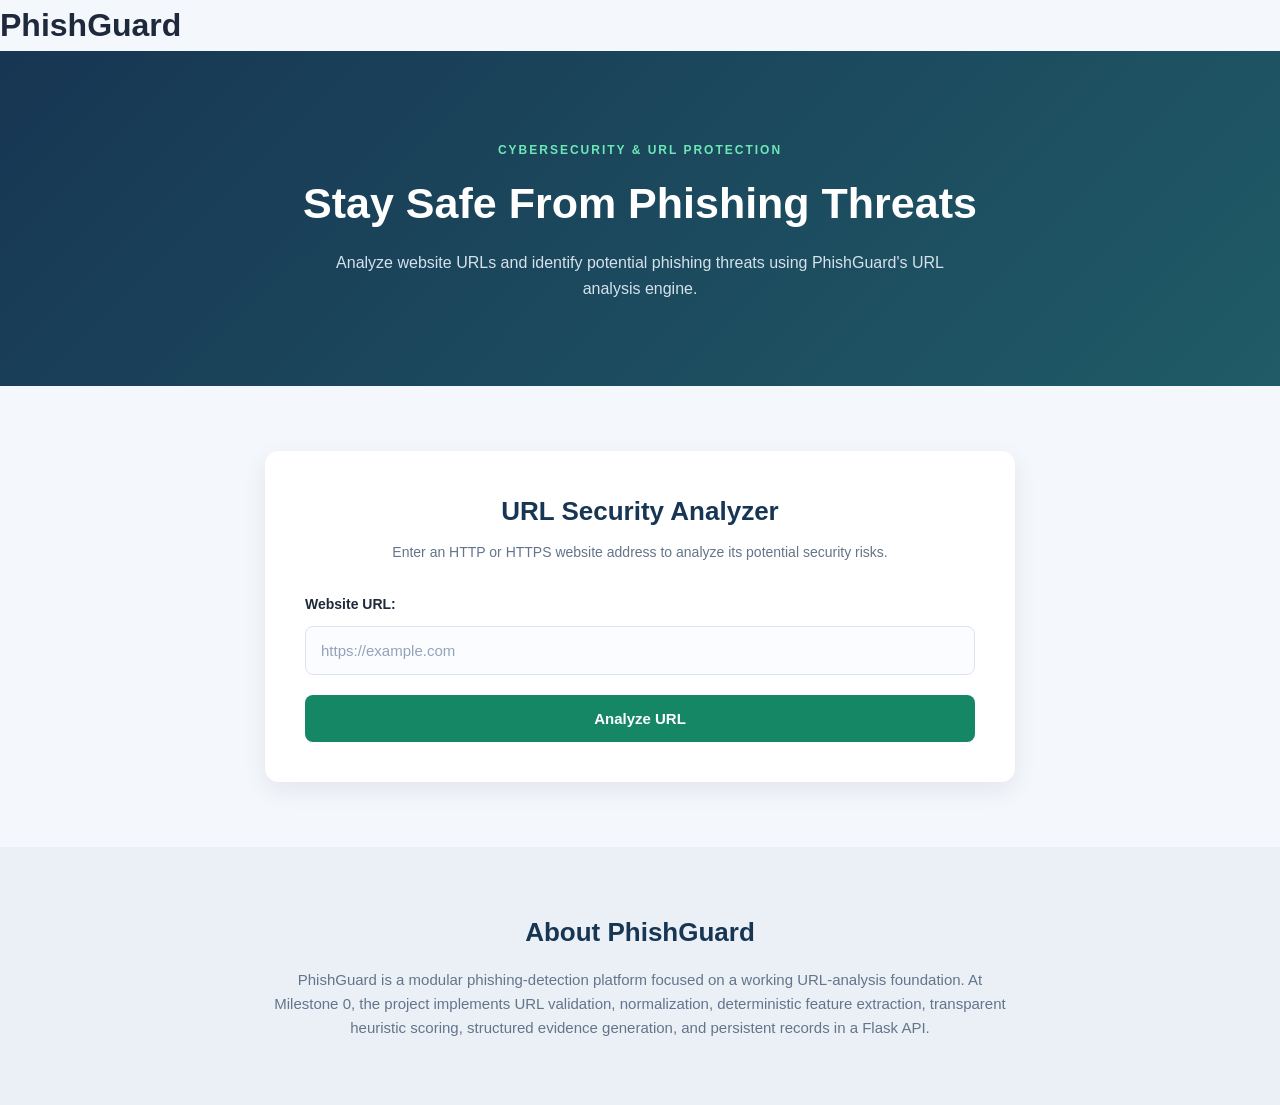
==== frontend/index.html @ 166786a9 "frontend" ====
<!DOCTYPE html>
<html lang="en">
<head>
    <title>PhishGuard</title>

    <link rel="stylesheet" href="style.css">

    <script src="api.js" defer></script>
    <script src="app.js" defer></script>
</head>

<body>
    <header>

        <div>
            <h1>PhishGuard</h1>
        </div>

    </header>

    <!-- Introduction -->
    <main>
        <section class="hero">

            <div class="hero-content">

                <span class="subtitle">
                    CYBERSECURITY & URL PROTECTION
                </span>

                <h2>
                    Stay Safe From Phishing Threats
                </h2>

                <p>
                    Analyze website URLs and identify potential
                    phishing threats using PhishGuard's URL
                    analysis engine.
                </p>

            </div>

        </section>

        <!-- URL analyzer -->
        <section class="analyzer-section" id="analyzer">

            <div class="analyzer-card">

                <div class="section-heading">

                    <h2>URL Security Analyzer</h2>

                    <p>
                        Enter an HTTP or HTTPS website address
                        to analyze its potential security risks.
                    </p>

                </div>

                <form id="analysisForm">

                    <label for="urlInput">
                        Website URL:
                    </label>

                    <div class="input-container">

                        <input
                            type="url"
                            id="urlInput"
                            name="url"
                            placeholder="https://example.com"
                            autocomplete="url"
                            required
                        >

                    </div>

                    <button type="submit" id="analyzeButton">
                        Analyze URL
                    </button>

                </form>


                <!-- Loading indicator -->
                <div id="loading" class="loading hidden">

                    <div class="spinner"></div>

                    <p>
                        Analyzing URL... Please wait.
                    </p>

                </div>


                <!-- Error message -->
                <div
                    id="errorMessage"
                    class="error-message hidden"
                    role="alert"
                ></div>

            </div>

        </section>


        <!-- Analysis Results -->
        <section
            id="resultsSection"
            class="results-section hidden"
            aria-live="polite"
        >

            <div class="results-card">

                <div class="results-heading">

                    <h2>Analysis Results</h2>

                    <p>
                        Here is the result returned by PhishGuard.
                    </p>

                </div>


                <!-- Analysis ID -->
                <div class="analysis-metadata">

                    <span>Analysis ID:</span>

                    <strong id="analysisId">--</strong>

                </div>


                <!-- Original URL -->
                <div class="result-url">

                    <h3>Submitted URL</h3>

                    <p id="analyzedUrl">--</p>

                </div>


                <!-- Normalized URL -->
                <div class="normalized-url">

                    <h3>Normalized URL</h3>

                    <p id="normalizedUrl">--</p>

                </div>


                <!-- Classification -->
                <div class="risk-container">

                    <div class="risk-information">

                        <h3>Classification</h3>

                        <span
                            id="classification"
                            class="risk-badge"
                        >
                            --
                        </span>

                    </div>

                    <!-- Risk score -->
                    <div class="risk-score">

                        <h3>Risk Score</h3>

                        <p>
                            <span id="riskScore">--</span>
                            <span class="score-total">/ 100</span>
                        </p>

                    </div>

                </div>


                <!-- Confidence -->
                <div class="confidence-section">

                    <h3>Confidence</h3>

                    <p id="confidence">--</p>

                </div>


                <!-- Features -->
                <div class="features-section">

                    <h3>Extracted URL Features</h3>

                    <div id="featuresContent">

                        <!-- Features populated using JavaScript -->

                    </div>

                </div>


                <!-- Evidence -->
                <div class="evidence-section">

                    <h3>Analysis Evidence</h3>

                    <ul id="evidenceList">

                        <!-- Evidence populated using JavaScript -->

                    </ul>

                </div>


                <!-- Get stored analysis -->
                <div class="retrieve-section">

                    <button
                        type="button"
                        id="retrieveButton"
                    >
                        Retrieve Stored Analysis
                    </button>

                </div>

            </div>

        </section>


        <!-- PhishGuard info -->

        <section class="about-section" id="about">

            <h2>About PhishGuard</h2>

            <p>
                PhishGuard is a modular phishing-detection platform focused 
                on a working URL-analysis foundation. At Milestone 0, the project 
                implements URL validation, normalization, deterministic feature extraction, 
                transparent heuristic scoring, structured evidence generation, and 
                persistent records in a Flask API.
            </p>

        </section>

    </main>

</body>

</html>
---- frontend/style.css ----
* {
    margin: 0;
    padding: 0;
    box-sizing: border-box;
}

:root {
    --primary: #173653;
    --primary-dark: #10283e;
    --secondary: #168765;
    --secondary-hover: #116b50;

    --background: #f4f7fb;
    --white: #ffffff;

    --text-primary: #1e293b;
    --text-secondary: #64748b;

    --border: #dce4ed;

    --success: #16834a;
    --warning: #d18a16;
    --danger: #dc4545;

    --shadow: 0 8px 25px rgba(23, 54, 83, 0.08);
}

html {
    scroll-behavior: smooth;
}

body {
    font-family: Arial, Helvetica, sans-serif;
    background-color: var(--background);
    color: var(--text-primary);
    line-height: 1.6;
}


.hero {
    background: linear-gradient(
        135deg,
        #173653,
        #205b67
    );

    color: var(--white);

    padding: 85px 8%;
    text-align: center;
}

.hero-content {
    max-width: 750px;
    margin: auto;
}

.subtitle {
    display: inline-block;

    color: #6ee7b7;

    font-size: 12px;
    font-weight: 700;
    letter-spacing: 2px;

    margin-bottom: 18px;
}

.hero h2 {
    font-size: 43px;
    line-height: 1.2;
    margin-bottom: 20px;
}

.hero h2 span {
    color: #5ee0ae;
}

.hero p {
    color: #d5e2ec;

    font-size: 16px;
    max-width: 620px;

    margin: auto;
}


.analyzer-section {
    padding: 65px 20px;
}

.analyzer-card {
    background-color: var(--white);

    max-width: 750px;
    margin: auto;

    padding: 40px;

    border-radius: 14px;

    box-shadow: var(--shadow);
}

.section-heading {
    text-align: center;
    margin-bottom: 30px;
}

.section-heading h2 {
    font-size: 26px;
    color: var(--primary);
    margin-bottom: 8px;
}

.section-heading p {
    color: var(--text-secondary);
    font-size: 14px;
}


#analysisForm label {
    display: block;

    font-weight: 600;
    font-size: 14px;

    margin-bottom: 10px;
}

.input-container {
    display: flex;
    align-items: center;

    border: 1px solid var(--border);
    border-radius: 8px;

    padding: 0 15px;

    background-color: #fafcff;

    transition: border-color 0.3s;
}

.input-container:focus-within {
    border-color: var(--secondary);
}

.input-icon {
    font-size: 18px;
    margin-right: 10px;
}

.input-container input {
    width: 100%;

    padding: 15px 0;

    border: none;
    outline: none;

    background: transparent;

    font-size: 15px;
    color: var(--text-primary);
}

.input-container input::placeholder {
    color: #94a3b8;
}


#analyzeButton {
    width: 100%;

    margin-top: 20px;
    padding: 15px;

    border: none;
    border-radius: 8px;

    background-color: var(--secondary);
    color: var(--white);

    font-size: 15px;
    font-weight: 700;

    cursor: pointer;

    transition: background-color 0.3s;
}

#analyzeButton:hover {
    background-color: var(--secondary-hover);
}

#analyzeButton:disabled {
    opacity: 0.6;
    cursor: not-allowed;
}


.loading {
    text-align: center;
    margin-top: 25px;

    color: var(--text-secondary);
}

.spinner {
    width: 35px;
    height: 35px;

    margin: 0 auto 12px;

    border: 4px solid #dce4ed;
    border-top: 4px solid var(--secondary);

    border-radius: 50%;

    animation: spin 0.8s linear infinite;
}

@keyframes spin {
    to {
        transform: rotate(360deg);
    }
}


.error-message {
    margin-top: 20px;
    padding: 14px;

    border-radius: 8px;

    background-color: #fff0f0;
    border: 1px solid #fecaca;

    color: #b91c1c;
    font-size: 14px;
}


.results-section {
    padding: 20px 20px 65px;
}

.results-card {
    background-color: var(--white);

    max-width: 850px;
    margin: auto;

    padding: 35px;

    border-radius: 14px;

    box-shadow: var(--shadow);
}

.results-heading {
    margin-bottom: 25px;
}

.results-heading h2 {
    color: var(--primary);
    font-size: 26px;
}

.results-heading p {
    color: var(--text-secondary);
    font-size: 14px;
}


.analysis-metadata {
    display: flex;
    gap: 8px;

    padding: 12px;

    background-color: #f1f5f9;
    border-radius: 7px;

    font-size: 13px;

    margin-bottom: 20px;
}


.result-url,
.normalized-url {
    margin-bottom: 20px;
}

.result-url h3,
.normalized-url h3 {
    font-size: 14px;
    margin-bottom: 6px;
    color: var(--primary);
}

.result-url p,
.normalized-url p {
    padding: 12px;

    background-color: #f8fafc;

    border: 1px solid var(--border);
    border-radius: 7px;

    font-size: 14px;

    overflow-wrap: anywhere;
}


.risk-container {
    display: flex;
    justify-content: space-between;
    align-items: center;

    background-color: #f8fafc;

    padding: 22px;

    border-radius: 10px;

    margin-top: 25px;
}

.risk-information h3,
.risk-score h3 {
    font-size: 14px;
    color: var(--text-secondary);
    margin-bottom: 10px;
}

.risk-score {
    text-align: right;
}

.risk-score p {
    font-size: 30px;
    font-weight: 700;
    color: var(--primary);
}

.score-total {
    font-size: 15px;
    color: var(--text-secondary);
}


.risk-badge {
    display: inline-block;

    padding: 7px 14px;

    border-radius: 20px;

    font-size: 13px;
    font-weight: 700;

    background-color: #e2e8f0;
    color: #475569;
}


.risk-badge.low-risk {
    background-color: #dcfce7;
    color: #166534;
}

.risk-badge.medium-risk {
    background-color: #fef3c7;
    color: #92400e;
}

.risk-badge.high-risk {
    background-color: #fee2e2;
    color: #991b1b;
}


.confidence-section {
    padding: 18px;

    background-color: #f8fafc;

    border-radius: 8px;

    margin-bottom: 25px;
}

.confidence-section h3 {
    font-size: 14px;
    color: var(--primary);
    margin-bottom: 5px;
}

.confidence-section p {
    color: var(--text-secondary);
    font-size: 14px;
}


.features-section {
    margin-bottom: 25px;
}

.features-section h3,

.evidence-section h3 {
    font-size: 18px;
    color: var(--primary);

    margin-bottom: 15px;
}

#featuresContent {
    display: grid;
    grid-template-columns: repeat(2, 1fr);
    gap: 12px;
}

.feature-item {
    background-color: #f8fafc;

    border: 1px solid var(--border);
    border-radius: 8px;

    padding: 15px;
}

.feature-item strong {
    display: block;

    color: var(--primary);
    font-size: 14px;

    margin-bottom: 5px;
}

.feature-item span {
    color: var(--text-secondary);
    font-size: 14px;
}


.evidence-section {
    margin-bottom: 25px;
}

#evidenceList {
    list-style: none;
}

#evidenceList li {
    padding: 13px 15px;

    background-color: #f8fafc;

    border-left: 4px solid var(--secondary);

    border-radius: 5px;

    margin-bottom: 10px;

    font-size: 14px;
}


.retrieve-section {
    border-top: 1px solid var(--border);

    padding-top: 25px;
    margin-top: 25px;
}

#retrieveButton {
    padding: 12px 20px;

    background-color: var(--primary);
    color: var(--white);

    border: none;
    border-radius: 7px;

    font-weight: 600;

    cursor: pointer;

    transition: background-color 0.3s;
}

#retrieveButton:hover {
    background-color: var(--primary-dark);
}


.about-section {
    text-align: center;

    padding: 65px 20px;

    background-color: #eaf0f6;
}

.about-section h2 {
    color: var(--primary);
    font-size: 26px;

    margin-bottom: 15px;
}

.about-section p {
    max-width: 750px;

    margin: auto;

    color: var(--text-secondary);
    font-size: 15px;
}


footer {
    background-color: var(--primary-dark);

    color: #cbd5e1;

    text-align: center;

    padding: 25px;

    font-size: 13px;
}

footer p + p {
    margin-top: 5px;
}


.hidden {
    display: none !important;
}


@media (max-width: 768px) {
    .hero {
        padding: 65px 20px;
    }

    .hero h2 {
        font-size: 34px;
    }

    .analyzer-card,

    .results-card {
        padding: 25px;
    }

    #featuresContent {
        grid-template-columns: 1fr;
    }

}


@media (max-width: 480px) {
    .hero h2 {
        font-size: 29px;
    }

    .hero p {
        font-size: 14px;
    }

    .section-heading h2,

    .results-heading h2 {
        font-size: 22px;
    }

    .analyzer-card,

    .results-card {
        padding: 20px;
    }

    .risk-container {
        flex-direction: column;
        align-items: flex-start;
        gap: 20px;
    }

    .risk-score {
        text-align: left;
    }

}
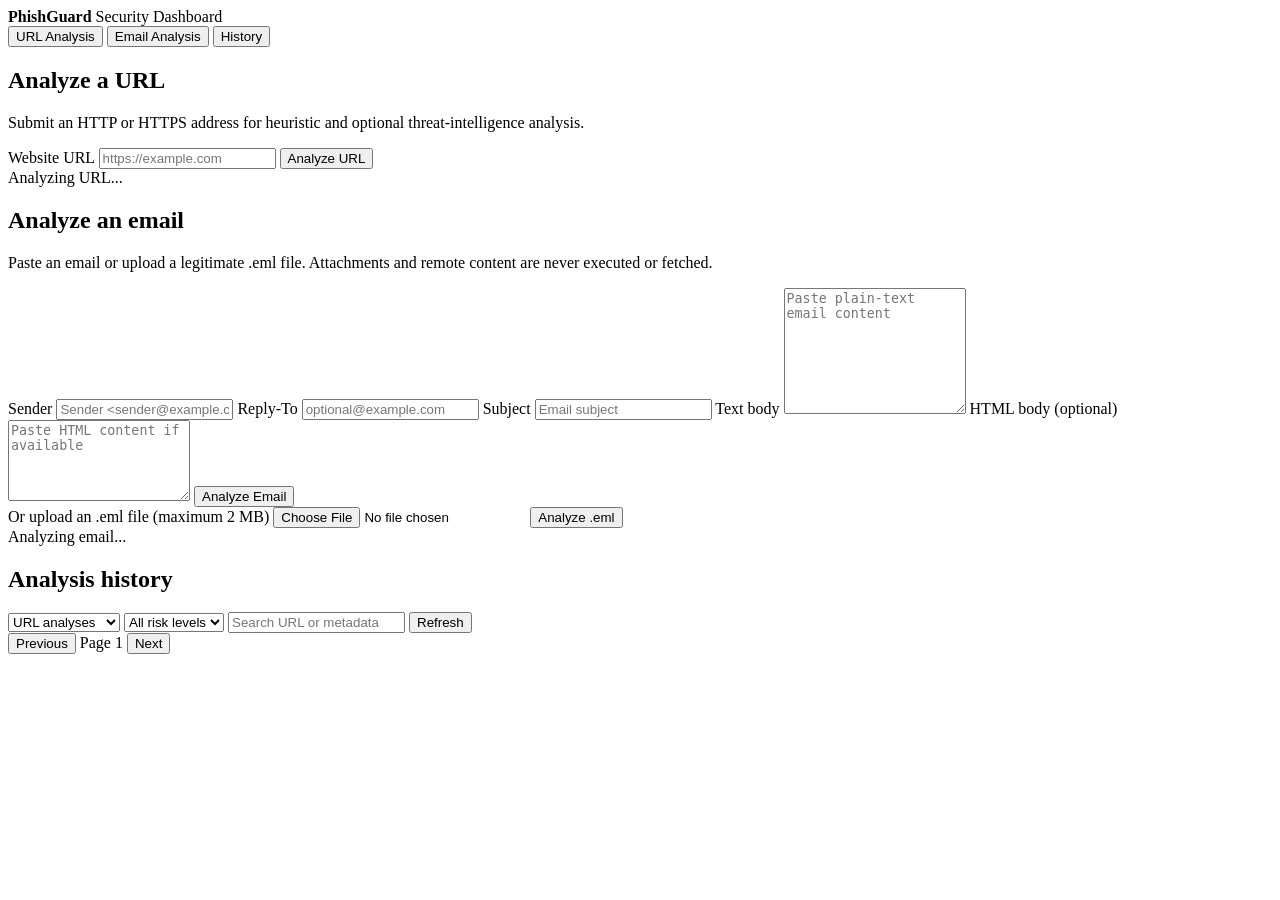
==== commit 77e8176c: "feat: Implement analysis listing and deletion functionality - Added `list_analyses` method to `Analy" ====
--- a/frontend/index.html
+++ b/frontend/index.html
@@ -1,267 +1,92 @@
 <!DOCTYPE html>
 <html lang="en">
 <head>
-    <title>PhishGuard</title>
+  <meta charset="utf-8">
+  <meta name="viewport" content="width=device-width, initial-scale=1">
+  <title>PhishGuard</title>
+  <link rel="stylesheet" href="/style.css">
+</head>
+<body>
+  <header class="topbar">
+    <div>
+      <strong>PhishGuard</strong>
+      <span>Security Dashboard</span>
+    </div>
+  </header>
 
-    <link rel="stylesheet" href="style.css">
+  <main class="dashboard">
+    <nav class="tabs" aria-label="Dashboard sections">
+      <button type="button" class="tab active" data-tab="url">URL Analysis</button>
+      <button type="button" class="tab" data-tab="email">Email Analysis</button>
+      <button type="button" class="tab" data-tab="history">History</button>
+    </nav>
 
-    <script src="api.js" defer></script>
-    <script src="app.js" defer></script>
-</head>
+    <section class="panel active" id="url-panel">
+      <h1>Analyze a URL</h1>
+      <p>Submit an HTTP or HTTPS address for heuristic and optional threat-intelligence analysis.</p>
+      <form id="url-form">
+        <label for="url-input">Website URL</label>
+        <input id="url-input" name="url" type="url" placeholder="https://example.com" required>
+        <button id="url-submit" type="submit">Analyze URL</button>
+      </form>
+      <div id="url-loading" class="loading hidden">Analyzing URL...</div>
+      <div id="url-error" class="error hidden" role="alert"></div>
+      <div id="url-results" class="results hidden"></div>
+    </section>
 
-<body>
-    <header>
+    <section class="panel" id="email-panel">
+      <h1>Analyze an email</h1>
+      <p>Paste an email or upload a legitimate .eml file. Attachments and remote content are never executed or fetched.</p>
+      <form id="email-form">
+        <label for="email-from">Sender</label>
+        <input id="email-from" name="from" placeholder="Sender <sender@example.com>">
+        <label for="email-reply-to">Reply-To</label>
+        <input id="email-reply-to" name="reply_to" placeholder="optional@example.com">
+        <label for="email-subject">Subject</label>
+        <input id="email-subject" name="subject" placeholder="Email subject">
+        <label for="email-body">Text body</label>
+        <textarea id="email-body" name="body_text" rows="8" placeholder="Paste plain-text email content"></textarea>
+        <label for="email-html">HTML body (optional)</label>
+        <textarea id="email-html" name="body_html" rows="5" placeholder="Paste HTML content if available"></textarea>
+        <button id="email-submit" type="submit">Analyze Email</button>
+      </form>
+      <form id="upload-form" class="upload-form">
+        <label for="email-file">Or upload an .eml file (maximum 2 MB)</label>
+        <input id="email-file" name="file" type="file" accept=".eml,message/rfc822">
+        <button id="upload-submit" type="submit">Analyze .eml</button>
+      </form>
+      <div id="email-loading" class="loading hidden">Analyzing email...</div>
+      <div id="email-error" class="error hidden" role="alert"></div>
+      <div id="email-results" class="results hidden"></div>
+    </section>
 
-        <div>
-            <h1>PhishGuard</h1>
-        </div>
+    <section class="panel" id="history-panel">
+      <h1>Analysis history</h1>
+      <div class="history-controls">
+        <select id="history-type" aria-label="Analysis type">
+          <option value="url">URL analyses</option>
+          <option value="email">Email analyses</option>
+        </select>
+        <select id="history-risk" aria-label="Risk level">
+          <option value="">All risk levels</option>
+          <option value="low_risk">Low</option>
+          <option value="moderate_risk">Moderate</option>
+          <option value="high_risk">High</option>
+          <option value="critical_risk">Critical</option>
+        </select>
+        <input id="history-search" type="search" placeholder="Search URL or metadata">
+        <button id="history-refresh" type="button">Refresh</button>
+      </div>
+      <div id="history-error" class="error hidden" role="alert"></div>
+      <div id="history-list" class="history-list"></div>
+      <div class="pagination">
+        <button id="history-prev" type="button">Previous</button>
+        <span id="history-page">Page 1</span>
+        <button id="history-next" type="button">Next</button>
+      </div>
+    </section>
+  </main>
 
-    </header>
-
-    <!-- Introduction -->
-    <main>
-        <section class="hero">
-
-            <div class="hero-content">
-
-                <span class="subtitle">
-                    CYBERSECURITY & URL PROTECTION
-                </span>
-
-                <h2>
-                    Stay Safe From Phishing Threats
-                </h2>
-
-                <p>
-                    Analyze website URLs and identify potential
-                    phishing threats using PhishGuard's URL
-                    analysis engine.
-                </p>
-
-            </div>
-
-        </section>
-
-        <!-- URL analyzer -->
-        <section class="analyzer-section" id="analyzer">
-
-            <div class="analyzer-card">
-
-                <div class="section-heading">
-
-                    <h2>URL Security Analyzer</h2>
-
-                    <p>
-                        Enter an HTTP or HTTPS website address
-                        to analyze its potential security risks.
-                    </p>
-
-                </div>
-
-                <form id="analysisForm">
-
-                    <label for="urlInput">
-                        Website URL:
-                    </label>
-
-                    <div class="input-container">
-
-                        <input
-                            type="url"
-                            id="urlInput"
-                            name="url"
-                            placeholder="https://example.com"
-                            autocomplete="url"
-                            required
-                        >
-
-                    </div>
-
-                    <button type="submit" id="analyzeButton">
-                        Analyze URL
-                    </button>
-
-                </form>
-
-
-                <!-- Loading indicator -->
-                <div id="loading" class="loading hidden">
-
-                    <div class="spinner"></div>
-
-                    <p>
-                        Analyzing URL... Please wait.
-                    </p>
-
-                </div>
-
-
-                <!-- Error message -->
-                <div
-                    id="errorMessage"
-                    class="error-message hidden"
-                    role="alert"
-                ></div>
-
-            </div>
-
-        </section>
-
-
-        <!-- Analysis Results -->
-        <section
-            id="resultsSection"
-            class="results-section hidden"
-            aria-live="polite"
-        >
-
-            <div class="results-card">
-
-                <div class="results-heading">
-
-                    <h2>Analysis Results</h2>
-
-                    <p>
-                        Here is the result returned by PhishGuard.
-                    </p>
-
-                </div>
-
-
-                <!-- Analysis ID -->
-                <div class="analysis-metadata">
-
-                    <span>Analysis ID:</span>
-
-                    <strong id="analysisId">--</strong>
-
-                </div>
-
-
-                <!-- Original URL -->
-                <div class="result-url">
-
-                    <h3>Submitted URL</h3>
-
-                    <p id="analyzedUrl">--</p>
-
-                </div>
-
-
-                <!-- Normalized URL -->
-                <div class="normalized-url">
-
-                    <h3>Normalized URL</h3>
-
-                    <p id="normalizedUrl">--</p>
-
-                </div>
-
-
-                <!-- Classification -->
-                <div class="risk-container">
-
-                    <div class="risk-information">
-
-                        <h3>Classification</h3>
-
-                        <span
-                            id="classification"
-                            class="risk-badge"
-                        >
-                            --
-                        </span>
-
-                    </div>
-
-                    <!-- Risk score -->
-                    <div class="risk-score">
-
-                        <h3>Risk Score</h3>
-
-                        <p>
-                            <span id="riskScore">--</span>
-                            <span class="score-total">/ 100</span>
-                        </p>
-
-                    </div>
-
-                </div>
-
-
-                <!-- Confidence -->
-                <div class="confidence-section">
-
-                    <h3>Confidence</h3>
-
-                    <p id="confidence">--</p>
-
-                </div>
-
-
-                <!-- Features -->
-                <div class="features-section">
-
-                    <h3>Extracted URL Features</h3>
-
-                    <div id="featuresContent">
-
-                        <!-- Features populated using JavaScript -->
-
-                    </div>
-
-                </div>
-
-
-                <!-- Evidence -->
-                <div class="evidence-section">
-
-                    <h3>Analysis Evidence</h3>
-
-                    <ul id="evidenceList">
-
-                        <!-- Evidence populated using JavaScript -->
-
-                    </ul>
-
-                </div>
-
-
-                <!-- Get stored analysis -->
-                <div class="retrieve-section">
-
-                    <button
-                        type="button"
-                        id="retrieveButton"
-                    >
-                        Retrieve Stored Analysis
-                    </button>
-
-                </div>
-
-            </div>
-
-        </section>
-
-
-        <!-- PhishGuard info -->
-
-        <section class="about-section" id="about">
-
-            <h2>About PhishGuard</h2>
-
-            <p>
-                PhishGuard is a modular phishing-detection platform focused 
-                on a working URL-analysis foundation. At Milestone 0, the project 
-                implements URL validation, normalization, deterministic feature extraction, 
-                transparent heuristic scoring, structured evidence generation, and 
-                persistent records in a Flask API.
-            </p>
-
-        </section>
-
-    </main>
-
+  <script type="module" src="/app.js"></script>
 </body>
-
 </html>
